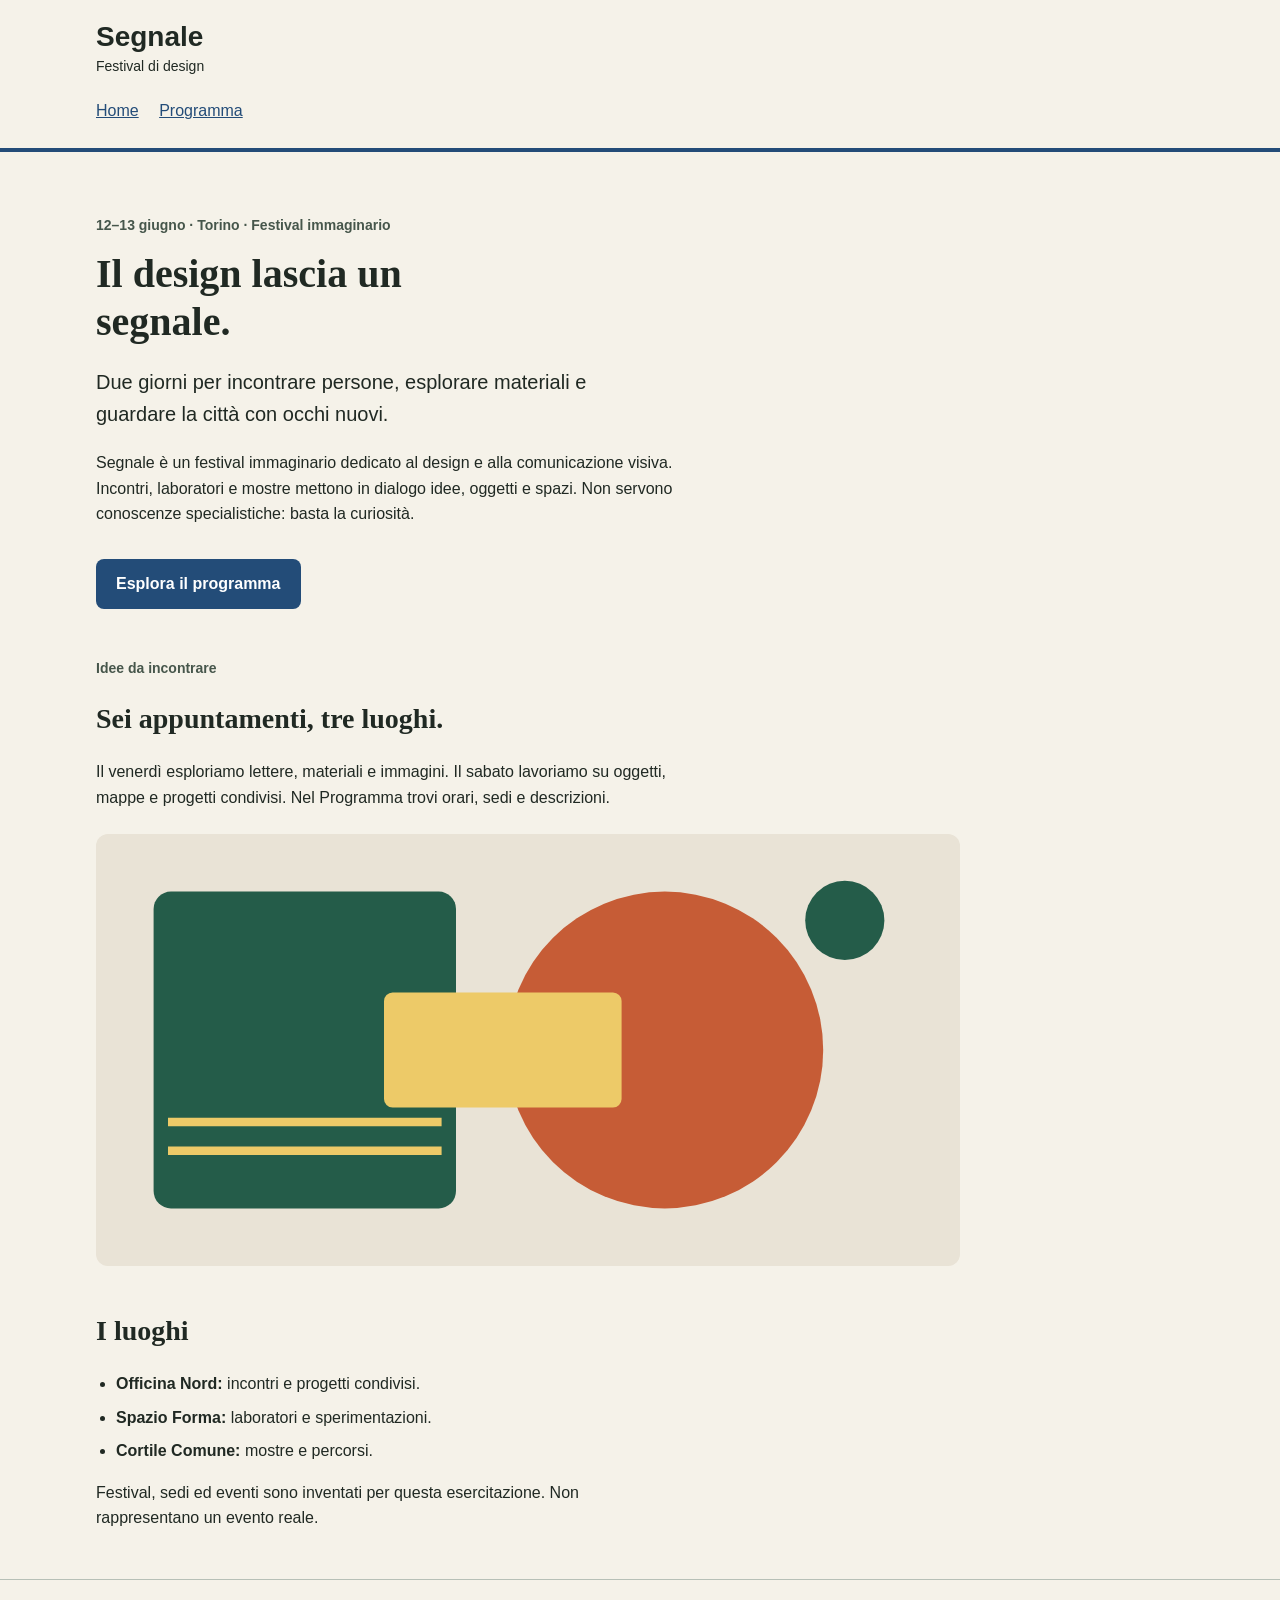
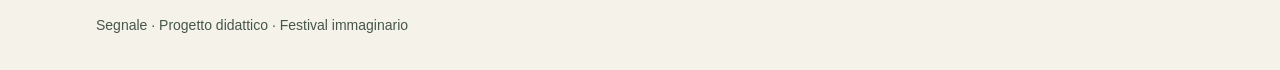
==== index.html @ 6e683636 "inizio" ====
<!doctype html>
<html lang="it">
<head>
  <meta charset="utf-8">
  <meta name="viewport" content="width=device-width, initial-scale=1">
  <title>Segnale — Festival di design</title>
  <link rel="stylesheet" href="style.css">
</head>
<body>
  <a class="skip-link" href="#contenuto">Vai al contenuto</a>
  <header class="site-header">
    <div class="container">
      <a class="brand" href="index.html">Segnale<span>Festival di design</span></a>
      <nav>
        <a href="index.html">Home</a>
        <a href="programma.html">Programma</a>
      </nav>
    </div>
  </header>

  <main id="contenuto" class="container">
    <section class="intro">
      <p class="eyebrow">12–13 giugno · Torino · Festival immaginario</p>
      <h1 id="titolo-home">Il design lascia un segnale.</h1>
      <p class="lead">Due giorni per incontrare persone, esplorare materiali e guardare la città con occhi nuovi.</p>
      <p class="reading-text">Segnale è un festival immaginario dedicato al design e alla comunicazione visiva. Incontri, laboratori e mostre mettono in dialogo idee, oggetti e spazi. Non servono conoscenze specialistiche: basta la curiosità.</p>
      <a class="button-link" href="programma.html">Esplora il programma</a>
    </section>

    <section class="content-section">
      <p class="eyebrow">Idee da incontrare</p>
      <h2 id="titolo-festival">Sei appuntamenti, tre luoghi.</h2>
      <p class="reading-text">Il venerdì esploriamo lettere, materiali e immagini. Il sabato lavoriamo su oggetti, mappe e progetti condivisi. Nel Programma trovi orari, sedi e descrizioni.</p>
      <img class="festival-image" src="assets/festival.svg" alt="Composizione geometrica di cerchi e rettangoli nei colori del festival" width="1200" height="600">
    </section>

    <section class="content-section">
      <h2 id="titolo-luoghi">I luoghi</h2>
      <ul class="venues">
        <li><strong>Officina Nord:</strong> incontri e progetti condivisi.</li>
        <li><strong>Spazio Forma:</strong> laboratori e sperimentazioni.</li>
        <li><strong>Cortile Comune:</strong> mostre e percorsi.</li>
      </ul>
      <p class="reading-text">Festival, sedi ed eventi sono inventati per questa esercitazione. Non rappresentano un evento reale.</p>
    </section>
  </main>

  <footer class="site-footer"><div class="container"><p>Segnale · Progetto didattico · Festival immaginario</p></div></footer>
</body>
</html>
---- style.css ----
/* Segnale: esempio completo della consegna su Home e Programma. */

/* Valori condivisi: le regole interessate li richiamano con var(). */
:root {
  --colore-primario: #234c78;
  --colore-primario-scuro: #163454;
  --colore-sfondo: #f5f2e9;
  --colore-testo: #202923;
  --font-testo: Arial, Helvetica, sans-serif;
  --font-titoli: Georgia, "Times New Roman", serif;
}

* {
  box-sizing: border-box;
}

body {
  margin: 0;
  background: var(--colore-sfondo);
  color: var(--colore-testo);
  font-family: var(--font-testo);
  font-size: 1rem;
  line-height: 1.6;
}

a {
  color: var(--colore-primario);
}

a:hover {
  text-decoration: underline;
}

a:focus {
  outline: 3px solid var(--colore-testo);
}

.container {
  width: 92%;
  max-width: 68rem;
  margin: 0 auto;
}

.site-header {
  padding: 1.25rem 0;
  border-bottom: 4px solid var(--colore-primario);
}

.brand {
  display: inline-block;
  color: var(--colore-testo);
  font-size: 1.75rem;
  font-weight: bold;
  line-height: 1.2;
  text-decoration: none;
}

.brand span {
  display: block;
  margin-top: 0.25rem;
  font-size: 0.875rem;
  font-weight: normal;
}

nav {
  margin-top: 1rem;
}

nav a {
  display: inline-block;
  margin-right: 1rem;
  padding: 0.25rem 0;
}


.intro {
  padding: 3rem 0 1rem;
}

.eyebrow,
.event-meta {
  color: #46564b;
  font-size: 0.875rem;
  font-weight: bold;
}

h1,
h2,
h3 {
  font-family: var(--font-titoli);
  line-height: 1.2;
}

h1 {
  max-width: 18ch;
  margin: 0.75rem 0 1.25rem;
  font-size: 2.5rem;
}

h2 {
  font-size: 1.75rem;
}

h3 {
  margin: 0.5rem 0 0.75rem;
  font-size: 1.375rem;
}

.lead {
  max-width: 48ch;
  font-size: 1.25rem;
}

.reading-text {
  max-width: 65ch;
}

.button-link {
  display: inline-block;
  margin-top: 1rem;
  padding: 0.75rem 1.25rem;
  border-radius: 0.5rem;
  background: var(--colore-primario);
  color: #ffffff;
  font-weight: bold;
  text-decoration: none;
}

.button-link:hover {
  background: var(--colore-primario-scuro);
}

.content-section {
  margin: 2rem 0 3rem;
}

.festival-image {
  display: block;
  width: 100%;
  max-width: 54rem;
  height: auto;
  margin-top: 1.5rem;
  border-radius: 0.75rem;
}

.venues {
  padding-left: 1.25rem;
}

.venues li {
  margin-bottom: 0.5rem;
}

/* Disposizione di base: una colonna. */
.event-grid {
  display: grid;
  grid-template-columns: 1fr;
  gap: 2rem;
}

.event-card {
  overflow: hidden;
  border: 1px solid #b7c0b7;
  border-radius: 0.75rem;
  background: #ffffff;
}

.event-card img {
  display: block;
  width: 100%;
  height: auto;
}

.event-body {
  padding: 1.5rem;
}

.event-place {
  margin-bottom: 0;
  color: #46564b;
  font-size: 0.875rem;
}

.site-footer {
  padding: 1.25rem 0;
  border-top: 1px solid #b7c0b7;
  color: #46564b;
  font-size: 0.875rem;
}

.skip-link {
  position: absolute;
  top: -6rem;
  left: 1rem;
  padding: 0.75rem 1rem;
  background: #ffffff;
  color: var(--colore-testo);
}

.skip-link:focus {
  top: 1rem;
}

/* Da 600 px: due colonne. */
@media (min-width: 600px) {
  .event-grid {
    grid-template-columns: repeat(2, 1fr);
  }
}

/* Da 1024 px: tre colonne. Questa regola segue quella da 600 px. */
@media (min-width: 1024px) {
  .event-grid {
    grid-template-columns: repeat(3, 1fr);
  }
}
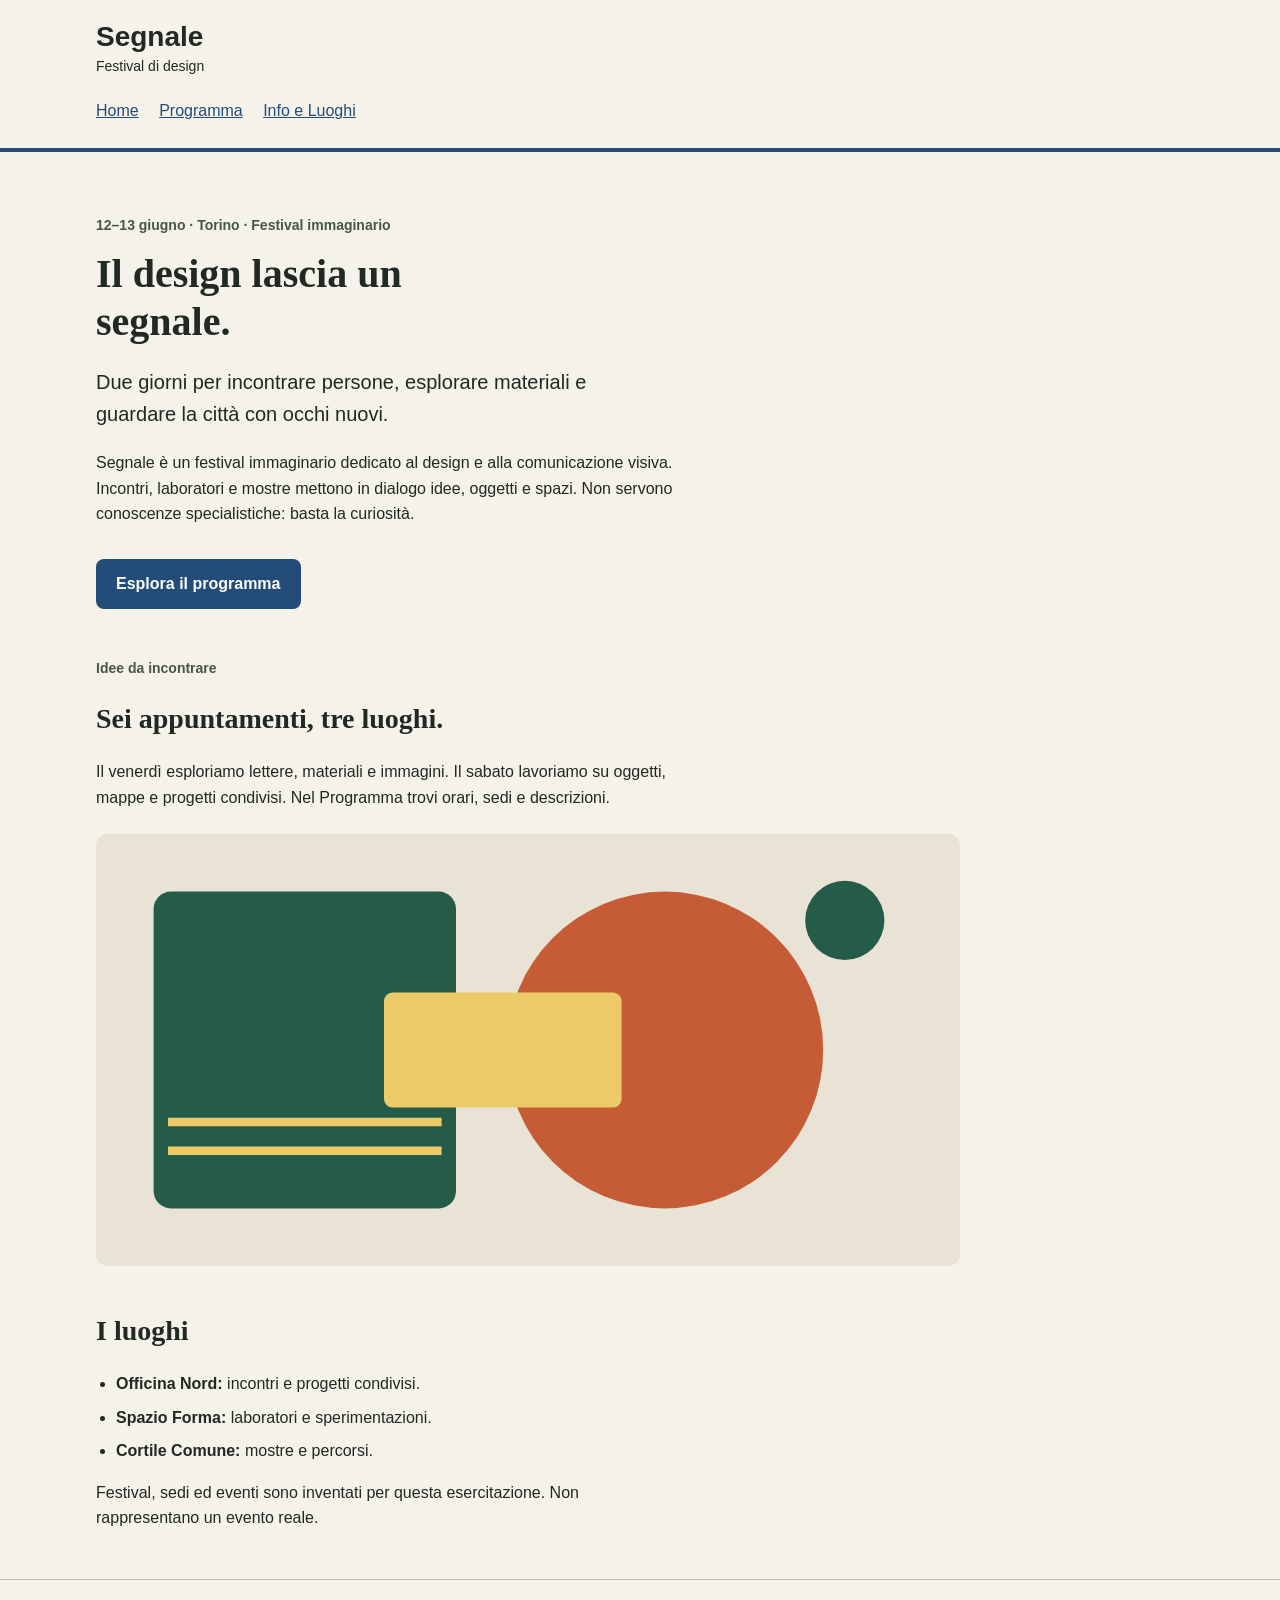
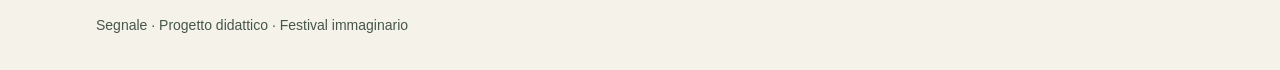
==== commit adfa9cc5: "prima richiesta" ====
--- a/index.html
+++ b/index.html
@@ -14,6 +14,7 @@
       <nav>
         <a href="index.html">Home</a>
         <a href="programma.html">Programma</a>
+        <a href="info.html">Info e Luoghi</a>
       </nav>
     </div>
   </header>
